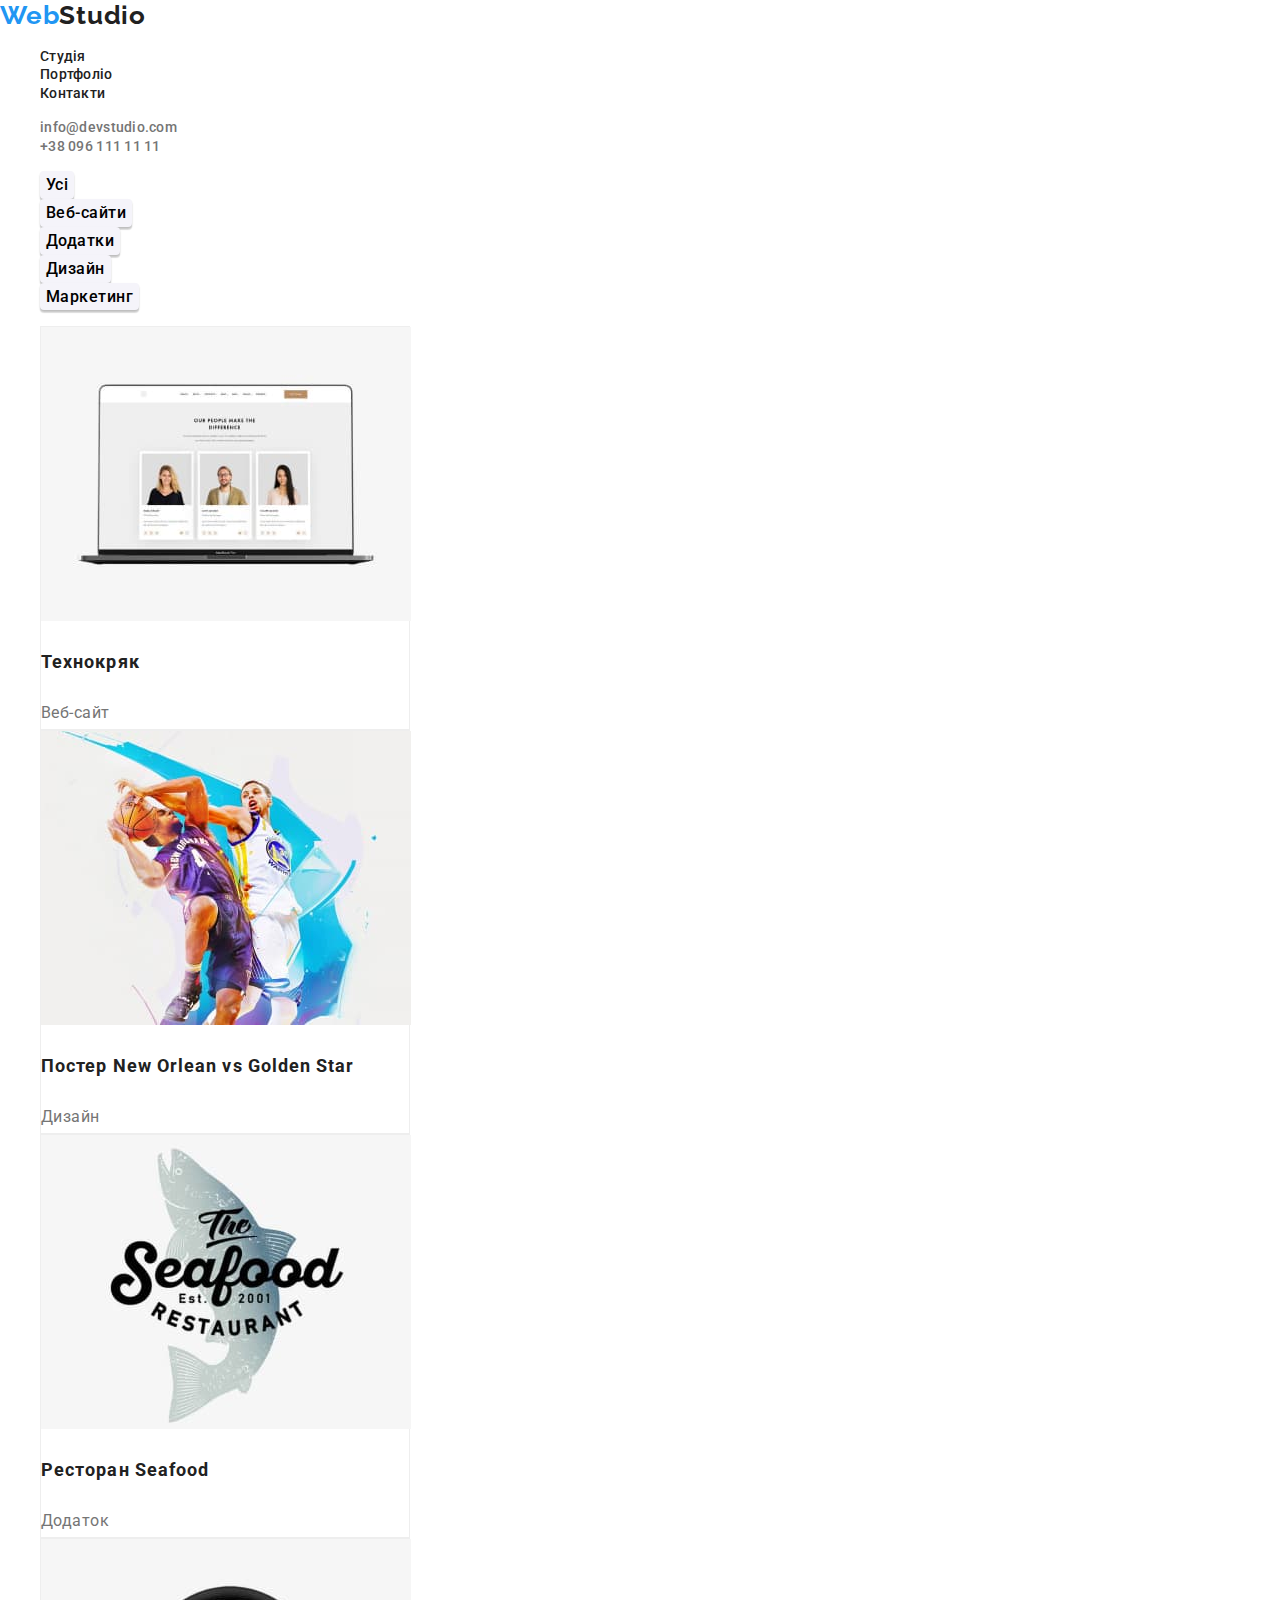
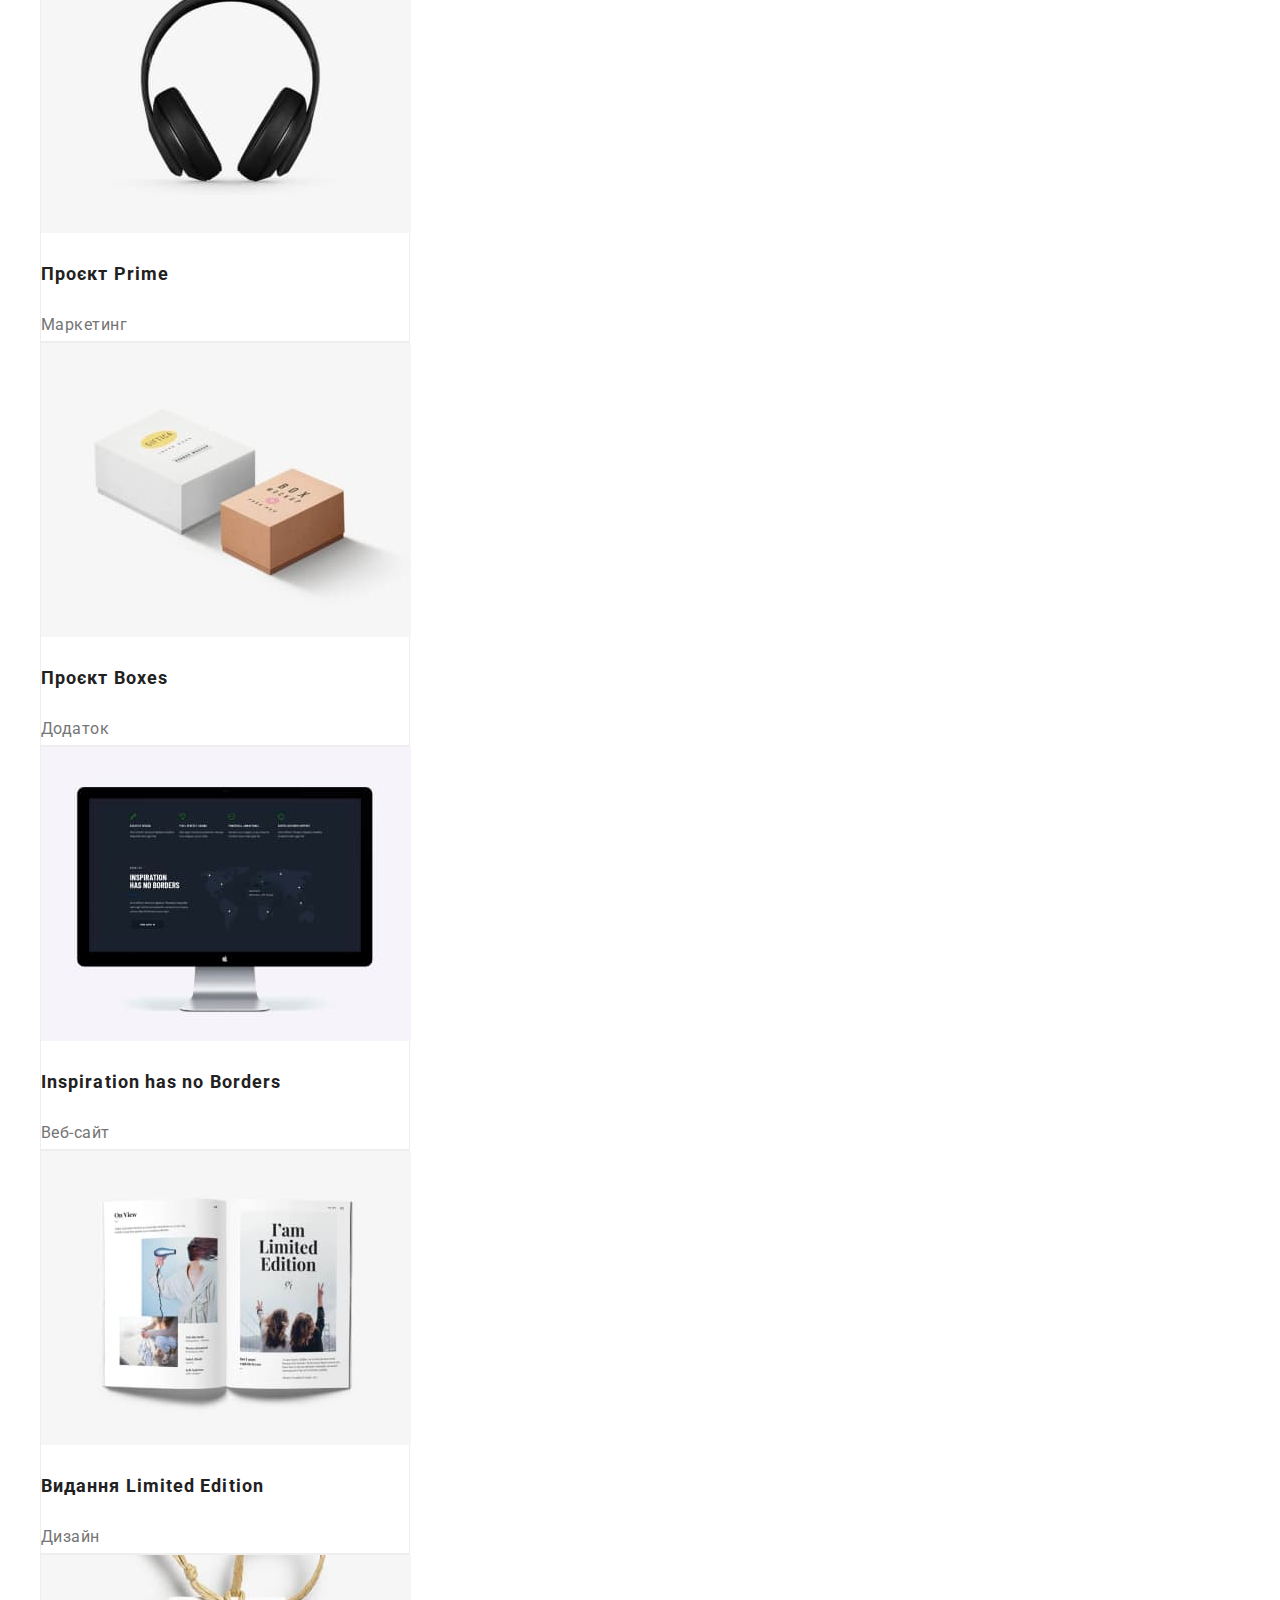
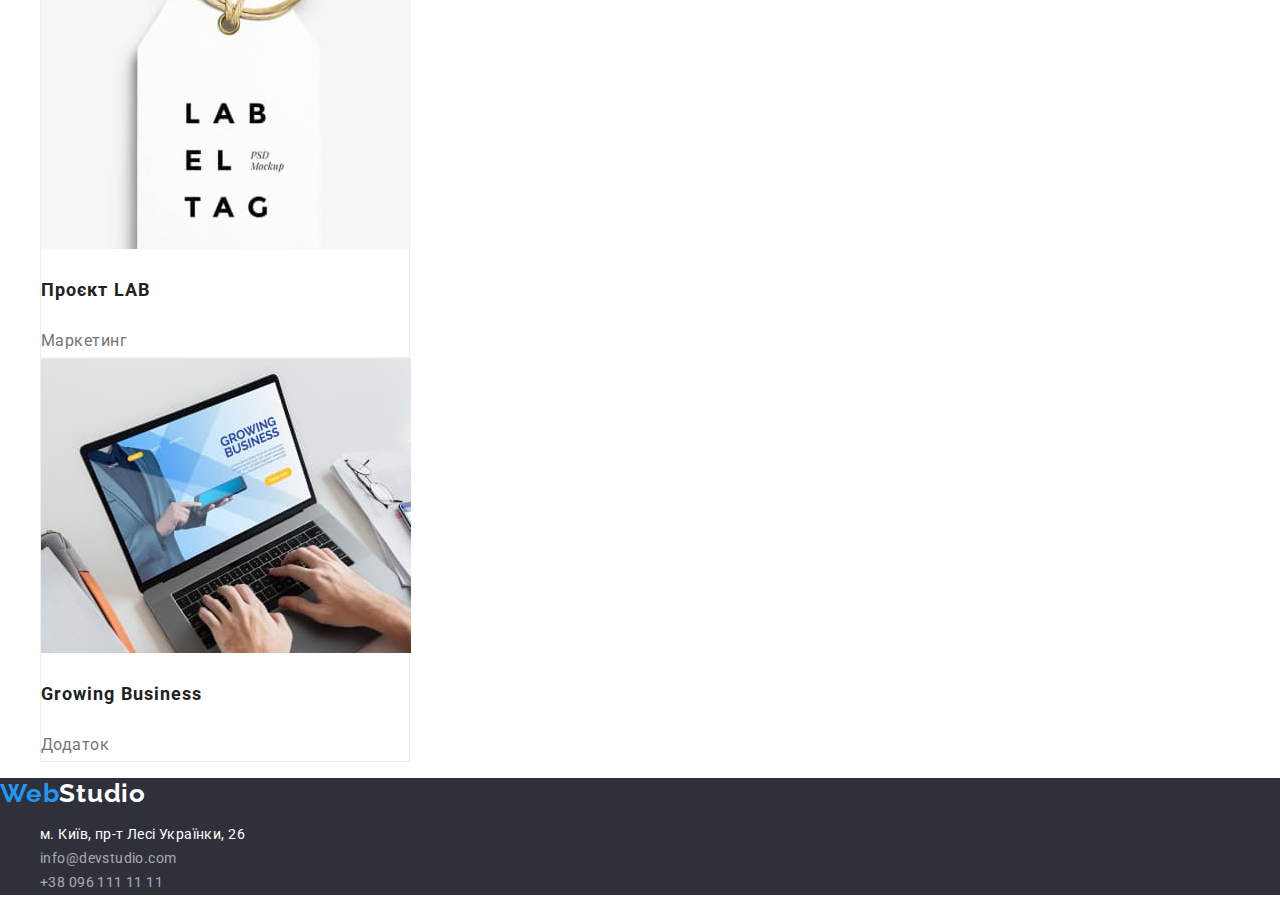
==== portfolio.html @ 8132f7f9 "Start" ====
<!DOCTYPE html>
<html lang="uk">
<head>
    <meta charset="UTF-8">
    <meta http-equiv="X-UA-Compatible" content="IE=edge">
    <meta name="viewport" content="width=device-width, initial-scale=1.0">
    <title>Portfolio</title>
    <link rel="preconnect" href="https://fonts.googleapis.com">
    <link rel="preconnect" href="https://fonts.gstatic.com" crossorigin>
    <link href="https://fonts.googleapis.com/css2?family=Raleway:wght@700&family=Roboto:wght@400;500;700&display=swap"
        rel="stylesheet">
        <link rel="stylesheet" href="https://cdnjs.cloudflare.com/ajax/libs/modern-normalize/1.1.0/modern-normalize.min.css">
    <link rel="stylesheet" href="./css/styles.css">
</head>
<body class="body">
    <header class="header">
        <a href="/" class="header-logo link"><span class="header-logo-web">Web</span>Studio
        </a>
        <nav class="header-nav">
            <ul class="header-list list">
                <li class="header-list-item"><a class="header-list-link header-link link" href="#">Студія</a></li>
                <li class="header-list-item"><a class="header-list-link header-link link" href="#">Портфоліо</a></li>
                <li class="header-list-item"><a class="header-list-link header-link link" href="#">Контакти</a></li>
            </ul>
        </nav>
        <ul class="list">
            <li><a class="header-mail-link header-link link" href="mailto:info@devstudio.com">info@devstudio.com</a></li>
            <li><a class="header-mail-link header-link link" href="tel:+380961111111">+38 096 111 11 11</a></li>
        </ul>
    </header>
    <main>
        <section>
        <h1 class="hero-hidden-text">Пропозіції</h1>
            <ul class="list">
                <li><button class="main-button-filter" type="button">Усі</button></li>
                <li><button class="main-button-filter" type="button">Веб-сайти</button></li>
                <li><button class="main-button-filter" type="button">Додатки</button></li>
                <li><button class="main-button-filter" type="button">Дизайн</button></li>
                <li><button class="main-button-filter" type="button">Маркетинг</button></li>
            </ul>
        </section>
        <section>
            <ul class="list">
                <li class="offer-list-item">
                    <img src="./images/website.jpg" alt="website" width="370" height="294">
                    <h3 class="offer-name">Технокряк</h3>
                    <p class="offer-list">Веб-сайт</p>
                </li>
                <li class="offer-list-item">
                    <img src="./images/design.jpg" alt="design" width="370" height="294">
                    <h3 class="offer-name">Постер New Orlean vs Golden Star</h3>
                    <p class="offer-list">Дизайн</p>
                </li>
                <li class="offer-list-item">
                    <img src="./images/add.jpg" alt="addition" width="370" height="294">
                    <h3 class="offer-name">Ресторан Seafood</h3>
                    <p class="offer-list">Додаток</p>
                </li>
                <li class="offer-list-item">
                    <img src="./images/marketing.jpg" alt="marketing" width="370" height="294">
                    <h3 class="offer-name">Проєкт Prime</h3>
                    <p class="offer-list">Маркетинг</p>
                </li>
                <li class="offer-list-item">
                    <img src="./images/add2.jpg" alt="addition" width="370" height="294">
                    <h3 class="offer-name">Проєкт Boxes</h3>
                    <p class="offer-list">Додаток</p>
                </li>
                <li class="offer-list-item">
                    <img src="./images/site.jpg" alt="website" width="370" height="294">
                    <h3 class="offer-name">Inspiration has no Borders</h3>
                    <p class="offer-list">Веб-сайт</p>
                </li>
                <li class="offer-list-item">
                    <img src="./images/design2.jpg" alt="design" width="370" height="294">
                    <h3 class="offer-name">Видання Limited Edition</h3>
                    <p class="offer-list">Дизайн</p>
                </li>
                <li class="offer-list-item">
                    <img src="./images/mark.jpg" alt="marketing" width="370" height="294">
                    <h3 class="offer-name">Проєкт LAB</h3>
                    <p class="offer-list">Маркетинг</p>
                </li>
                <li class="offer-list-item">
                    <img src="./images/add3.jpg" alt="addition" width="370" height="294">
                    <h3 class="offer-name">Growing Business</h3>
                    <p class="offer-list">Додаток</p>
                </li>
            </ul>
        </section>
    </main>
        <footer class="footer">
            <a href="/" class="footer-logo link"><span class="footer-logo-web">Web</span>Studio
            </a>
            <address class="footer-address">
                <ul class="list">
                    <li><a class="footer-address link" href="https://goo.gl/maps/CPtrU1FHBa2aNyZL9" target=" blank" rel="noopener noreferrer">м. Київ, пр-т
                            Лесі Українки, 26</a></li>
                    <li><a class="footer-mail-link link" href="mailto:info@devstudio.com">info@devstudio.com</a></li>
                    <li><a class="footer-tel-link link" href="tel:+380961111111">+38 096 111 11 11</a></li>
                </ul>
            </address>
        </footer>
</body>
</html>
---- css/styles.css ----
/* General styles */

:root {
    --primary-text-color: #212121;
    --white-text-color: #FFFFFF;
    --blue-text-color: #2196F3;
    --grey-text-color: #757575;
    --rgb-text-color: rgba(255, 255, 255, 0.6);
    --background-color: #2F303A;
    --blue-background: #2196F3;
    --first-background: #FFFFFF;
    --second-background: #F5F4FA;
}

.body {
    font-family: "Roboto", sans-serif;
    background: #FFFFFF;
    color: var(--primary-text-color);
}

.link {
    text-decoration: none;
}

.list {
    list-style: none;
}

/* Header styles */

.header-logo {
    font-family: 'Raleway';
    font-style: normal;
    font-weight: 700;
    font-size: 26px;
    line-height: 1.19;
    letter-spacing: 0.03em;
    color: inherit;
}

.header-logo-web {
    font-family: 'Raleway';
    font-style: normal;
    font-weight: 700;
    font-size: 26px;
    line-height: 1.19;
    letter-spacing: 0.03em;
    color: var(--blue-text-color);
}

.header-list-link {
    font-weight: 500;
    font-size: 14px;
    line-height: 1.14;
    letter-spacing: 0.02em;
    color: inherit;
}

.header-list-link:hover, .header-list-link:focus {
    color: var(--blue-text-color);
}

.header-mail-link {
    font-weight: 500;
    font-size: 14px;
    line-height: 1.14;
    letter-spacing: 0.02em;
    color: var(--grey-text-color);
}

.header-mail-link:hover, .header-mail-link:focus {
    color: var(--blue-text-color)
}

.header-tel-link {
    font-weight: 500;
    font-size: 14px;
    line-height: 1.14;
    letter-spacing: 0.02em;
    color: var(--grey-text-color);
}

.header-tel-link:hover, .header-tel-link:focus {
    color: var(--blue-text-color)
}

/* Hero styles */

.hero {
    background: var(--background-color);
}

.hero-text {
    font-weight: 900;
    font-size: 44px;
    line-height: 1.36;
    letter-spacing: 0.06em;
    text-transform: uppercase;
    color: var(--white-text-color);
}

.hero-button {
    font-weight: 700;
    font-size: 16px;
    line-height: 1.87;
    letter-spacing: 0.06em;
    color: var(--white-text-color);
    font-family: inherit;
    cursor: pointer;
    background: var(--blue-background);
    box-shadow: 0px 4px 4px rgba(0, 0, 0, 0.15);
    border-radius: 4px;
}

.main-button-filter {
    cursor: pointer;
    font-weight: 500;
    font-size: 16px;
    line-height: 1.62;
    text-align: center;
    letter-spacing: 0.03em;
    background: var(--second-background);
    font-family: inherit;
    box-shadow: 0px 3px 1px rgba(0, 0, 0, 0.1), 0px 1px 2px rgba(0, 0, 0, 0.08), 0px 2px 2px rgba(0, 0, 0, 0.12);
    border: none;
    border-radius: 4px;
}

.main-button-filter:hover, .main-button-filter:focus {
    background: var(--blue-background);
    color: var(--white-text-color);
}

.hero-hidden-text {
    border: 0;
    clip: rect(1px, 1px, 1px, 1px);
    clip-path: inset(50%);
    height: 1px;
    margin: -1px;
    overflow: hidden;
    padding: 0;
    position: absolute;
    width: 1px;
    word-wrap: normal !important;
}

.offer-list-item {
    width: 370px;
    height: 404px;
    left: 215px;
    top: 262px;
    background: var(--first-background);
    border: 1px solid #EEEEEE;
}

.offer-name {
    font-size: 18px;
    line-height: 2;
    letter-spacing: 0.06em;
}

.offer-list {
    font-size: 16px;
    line-height: 1.87;
    letter-spacing: 0.03em;
    color: var(--grey-text-color);
}

.benefits-title {
    font-size: 14px;
    line-height: 1.14;
    letter-spacing: 0.03em;
    text-transform: uppercase;
}

.benefits-subtitle {
    font-size: 14px;
    line-height: 1.71;
    letter-spacing: 0.03em;
    color: var(--grey-text-color);
}

.activities {
    font-size: 36px;
    line-height: 1.16;
    letter-spacing: 0.03em;
}

.activities-text {
    font-size: 36px;
    line-height: 1.16;
    letter-spacing: 0.03em;
}

.team {
    font-size: 36px;
    line-height: 1.16;
    letter-spacing: 0.03em;
    background: var(--second-background);
}

.team-text {
    font-size: 36px;
    line-height: 1.16;
    letter-spacing: 0.03em;
}

.team-list-item {
    background: var(--first-background);
    box-shadow: 0px 1px 3px rgba(0, 0, 0, 0.12), 0px 1px 1px rgba(0, 0, 0, 0.14), 0px 2px 1px rgba(0, 0, 0, 0.2);
    border-radius: 0px 0px 4px 4px;
}

.team-name {
    font-size: 16px;
    line-height: 1.187;
    letter-spacing: 0.03em;
}

.team-job {
    font-size: 16px;
    line-height: 1.187;
    letter-spacing: 0.03em;
    color: var(--grey-text-color);
}

/* Footer styles */

.footer {
    background: var(--background-color);
}

.footer-logo-web {
    font-family: 'Raleway';
    font-style: normal;
    font-weight: 700;
    font-size: 26px;
    line-height: 1.19;
    letter-spacing: 0.03em;
    color: var(--blue-text-color);
}

.footer-logo {
    font-family: 'Raleway';
    font-style: normal;
    font-weight: 700;
    font-size: 26px;
    line-height: 1.19;
    letter-spacing: 0.03em;
    color: var(--white-text-color);
}

.footer-address {
    font-weight: 400;
    font-size: 14px;
    line-height: 1.71;
    letter-spacing: 0.03em;
    color: var(--white-text-color);
}

.footer-mail-link {
    font-weight: 400;
    font-size: 14px;
    line-height: 1.71;
    letter-spacing: 0.03em;
    color: var(--rgb-text-color);
}

.footer-mail-link:hover, .footer-mail-link:focus {
    color: var(--blue-text-color);
}

.footer-tel-link {
    font-weight: 400;
    font-size: 14px;
    line-height: 1.71;
    letter-spacing: 0.03em;
    color: var(--rgb-text-color);
}

.footer-tel-link:hover, .footer-tel-link:focus {
    color: var(--blue-text-color);
}

.footer-address {
    font-style: normal;
}
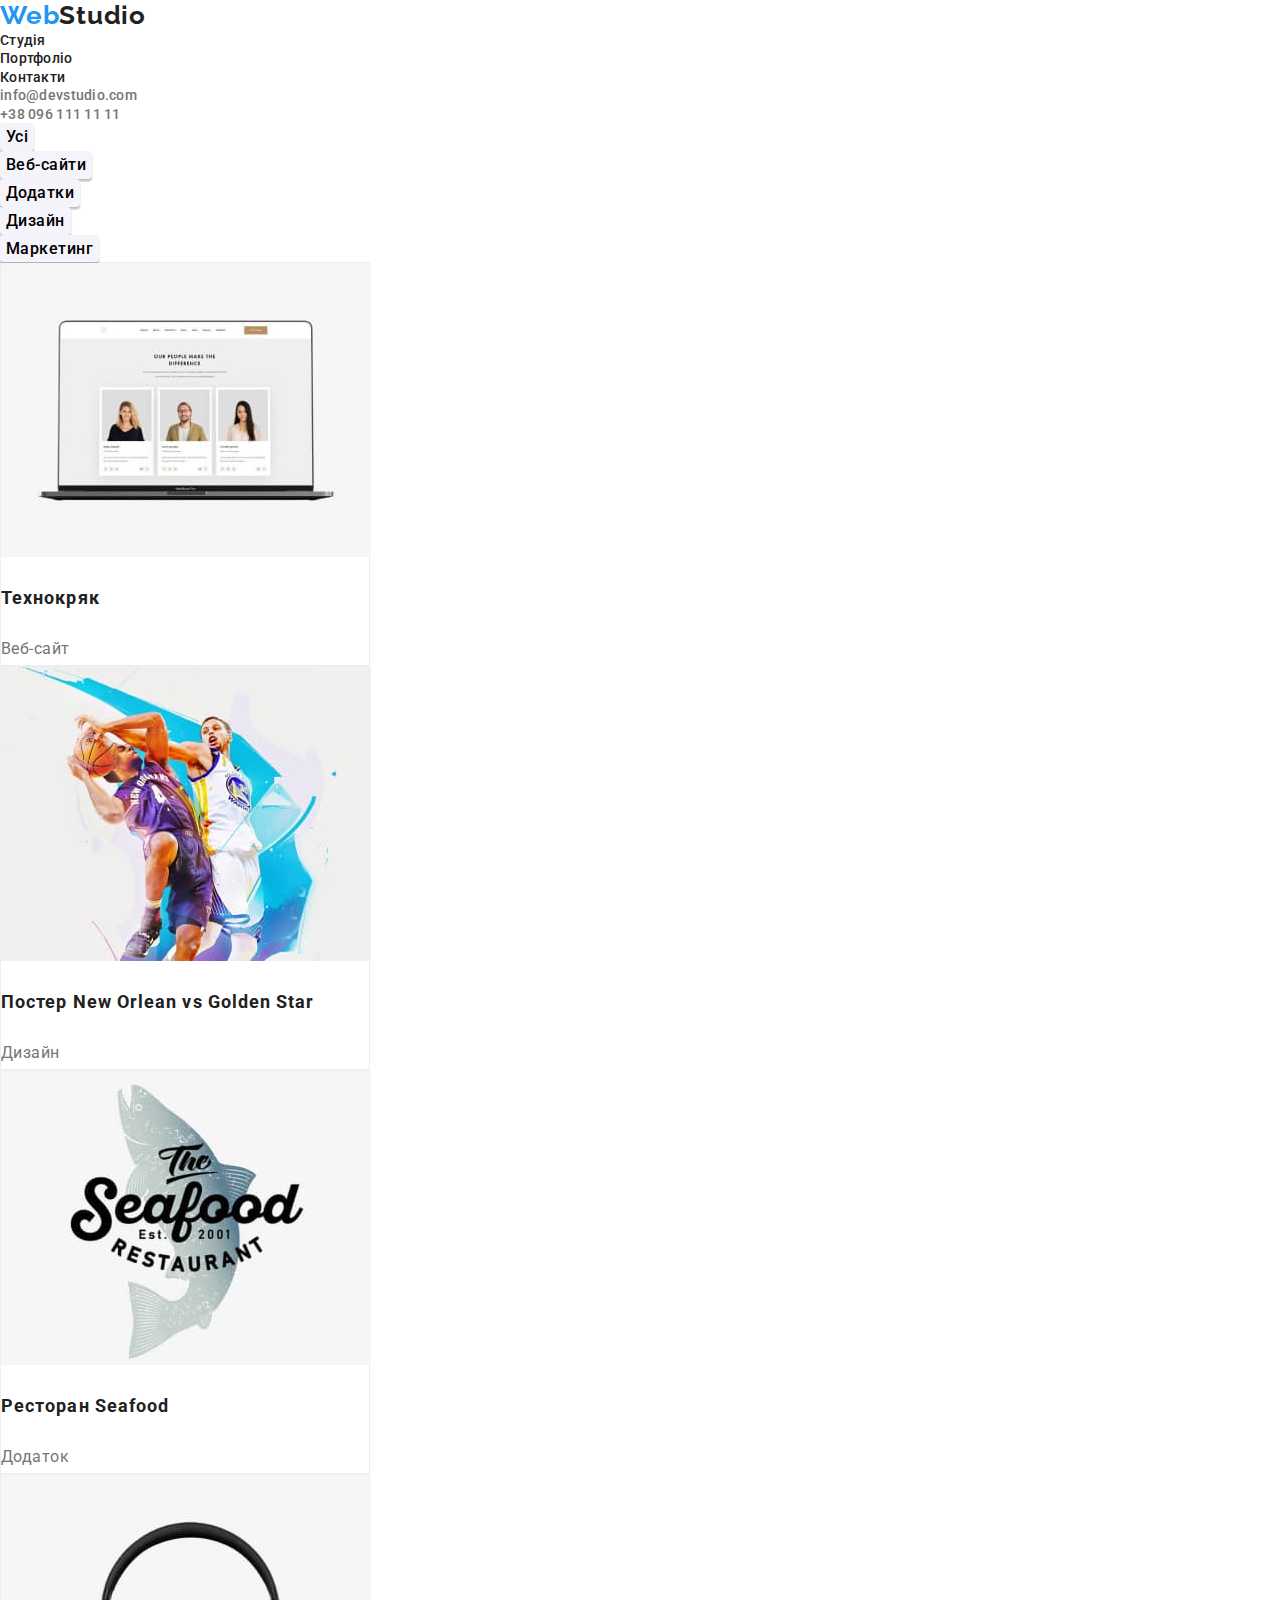
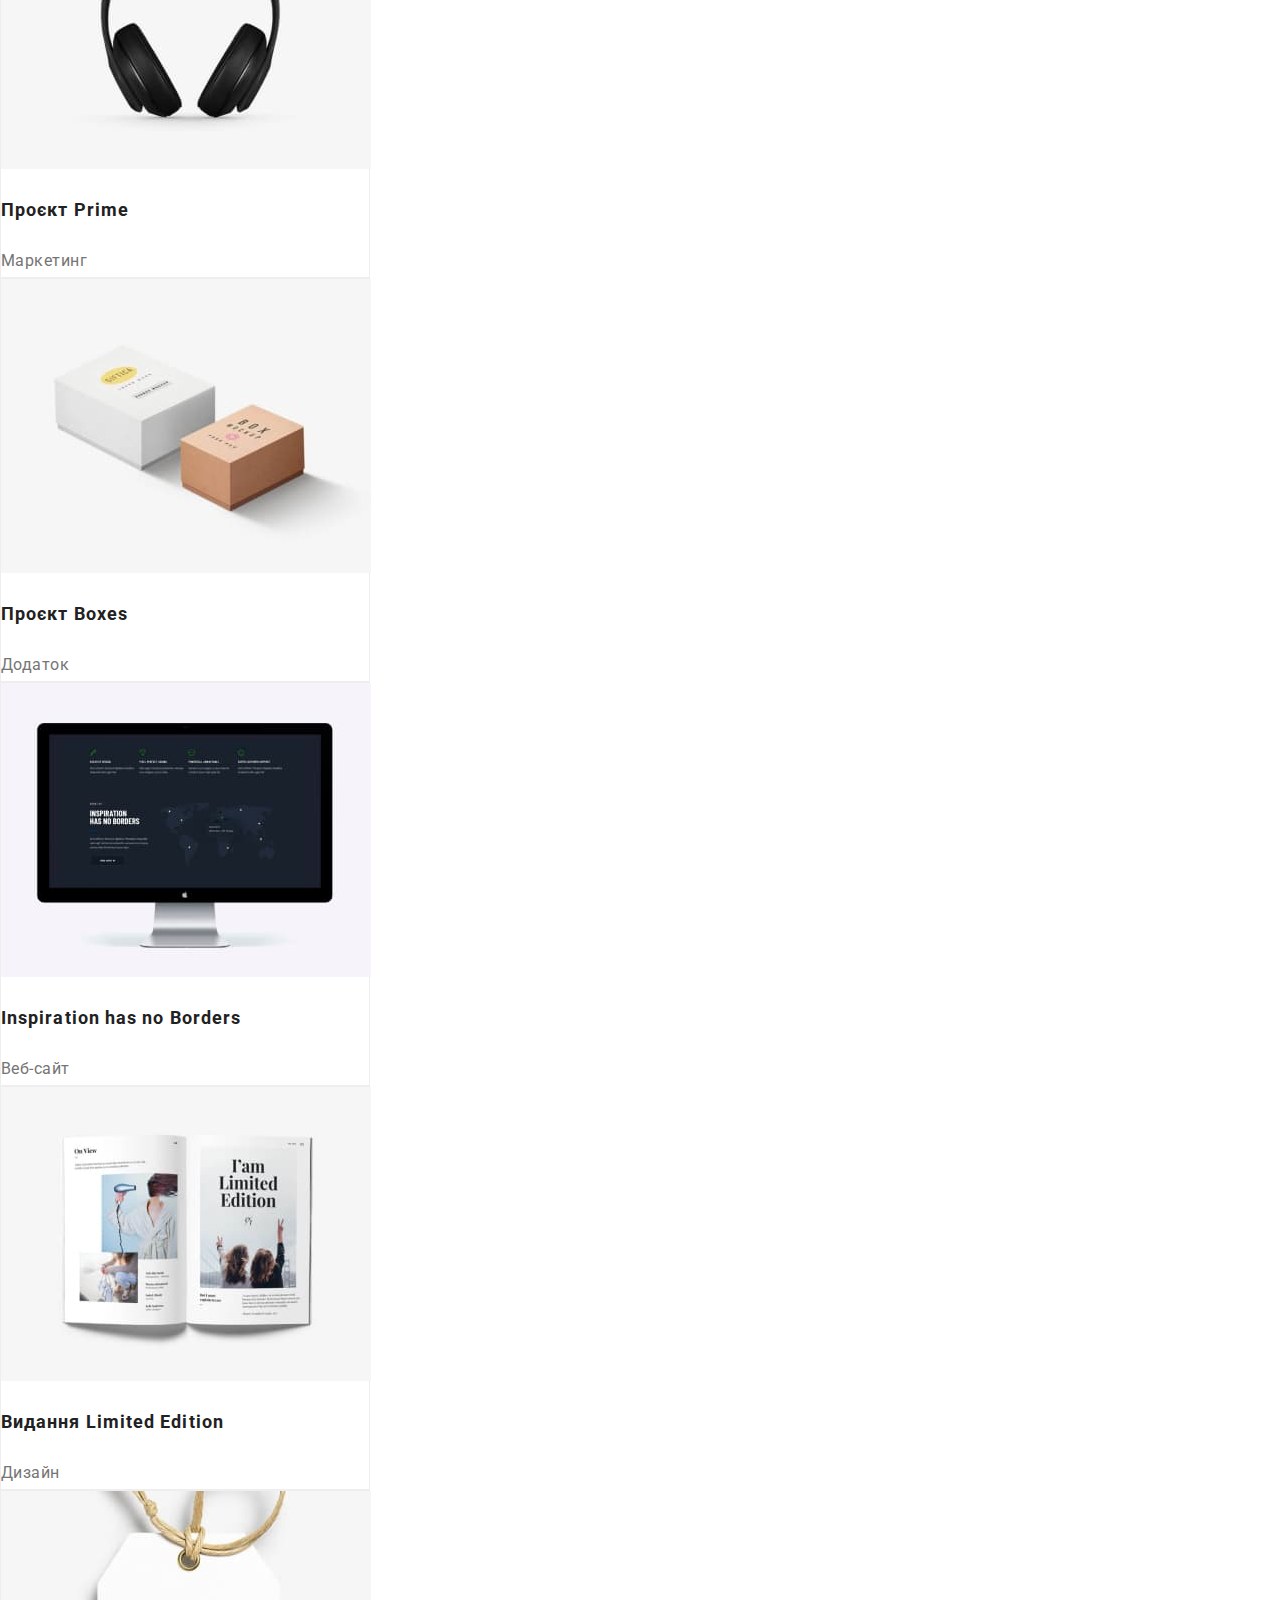
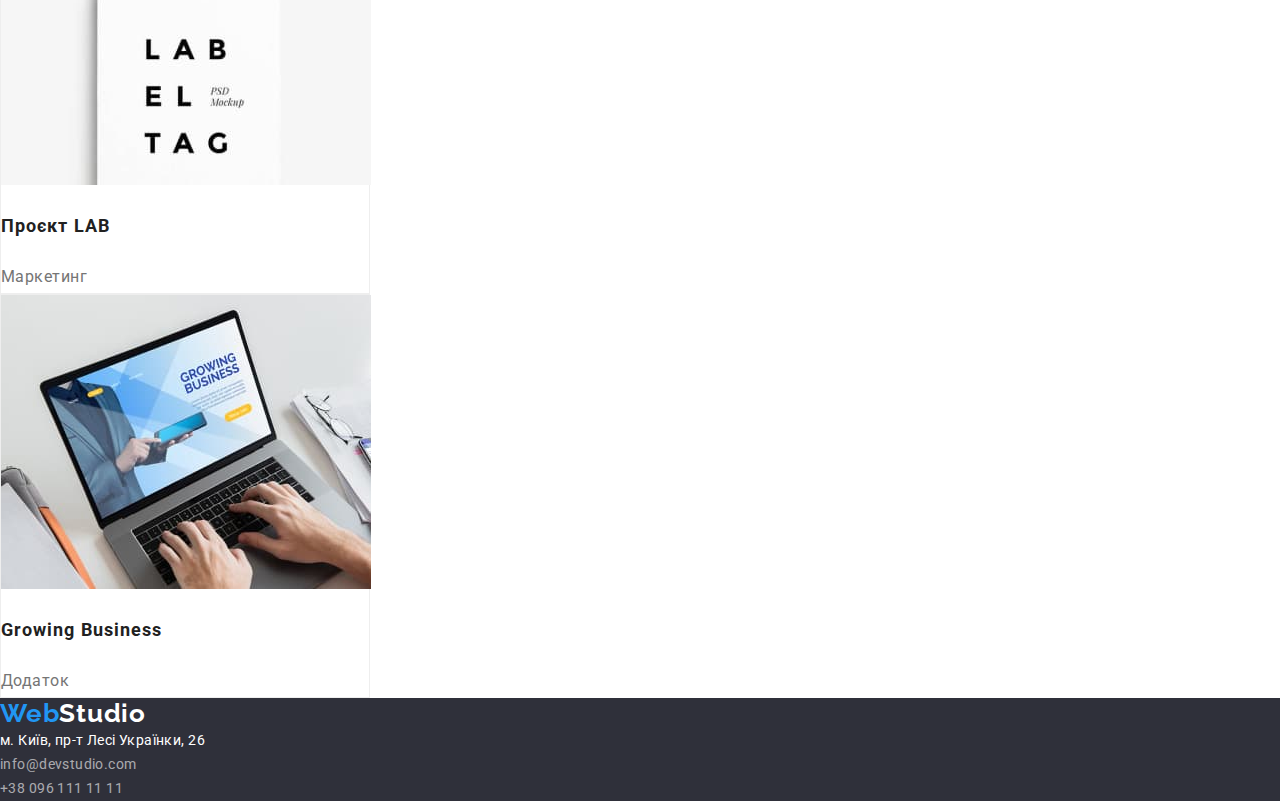
==== commit ccdb4ecf: "Summary" ====
--- a/portfolio.html
+++ b/portfolio.html
@@ -9,7 +9,7 @@
     <link rel="preconnect" href="https://fonts.gstatic.com" crossorigin>
     <link href="https://fonts.googleapis.com/css2?family=Raleway:wght@700&family=Roboto:wght@400;500;700&display=swap"
         rel="stylesheet">
-        <link rel="stylesheet" href="https://cdnjs.cloudflare.com/ajax/libs/modern-normalize/1.1.0/modern-normalize.min.css">
+    <link rel="stylesheet" href="https://cdnjs.cloudflare.com/ajax/libs/modern-normalize/1.1.0/modern-normalize.min.css">
     <link rel="stylesheet" href="./css/styles.css">
 </head>
 <body class="body">
--- a/css/styles.css
+++ b/css/styles.css
@@ -18,11 +18,20 @@
     color: var(--primary-text-color);
 }
 
+.container {
+    width: 1170px;
+    margin: 0 auto;
+    padding: 0 15px;
+    outline: 2px solid;
+}
+
 .link {
     text-decoration: none;
 }
 
 .list {
+    padding: 0;
+    margin: 0;
     list-style: none;
 }
 
@@ -88,9 +97,12 @@
 
 .hero {
     background: var(--background-color);
+    text-align: center;
 }
 
 .hero-text {
+    margin-top: 0;
+    margin-bottom: 30px;
     font-weight: 900;
     font-size: 44px;
     line-height: 1.36;
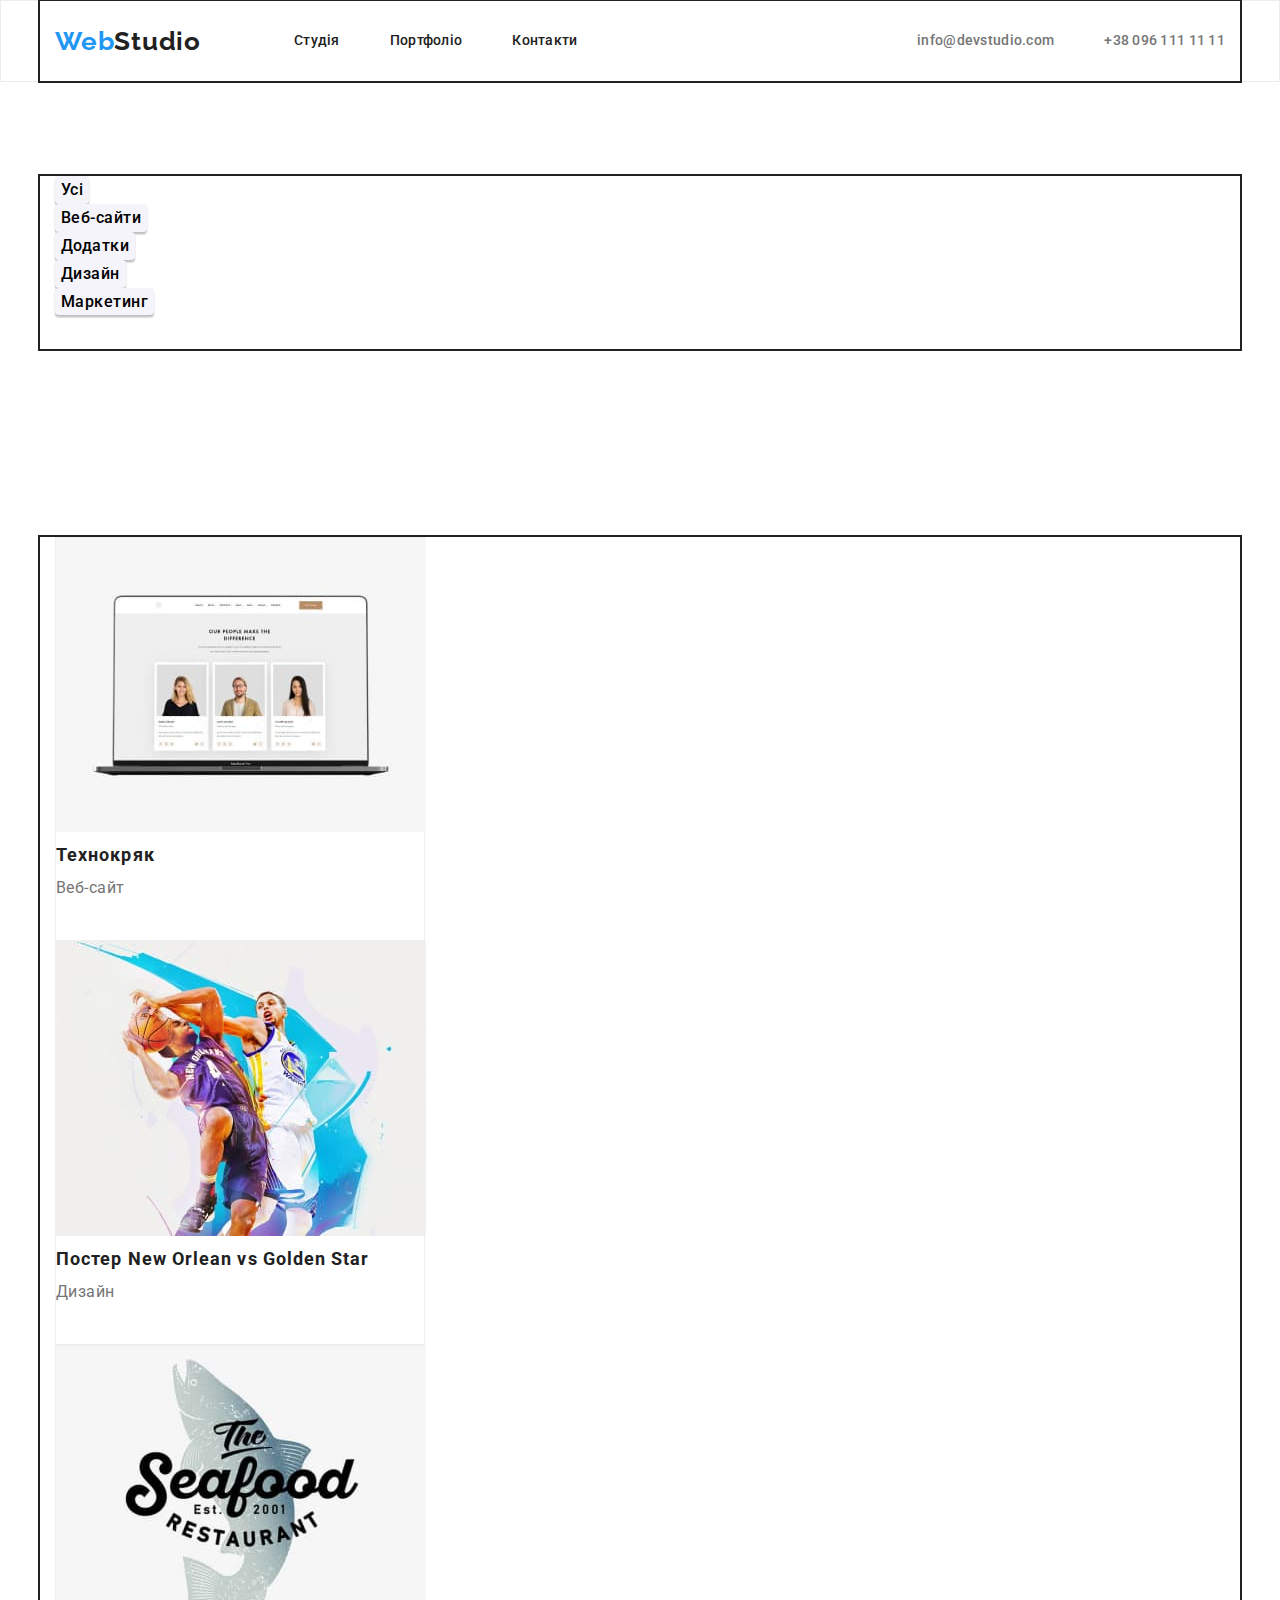
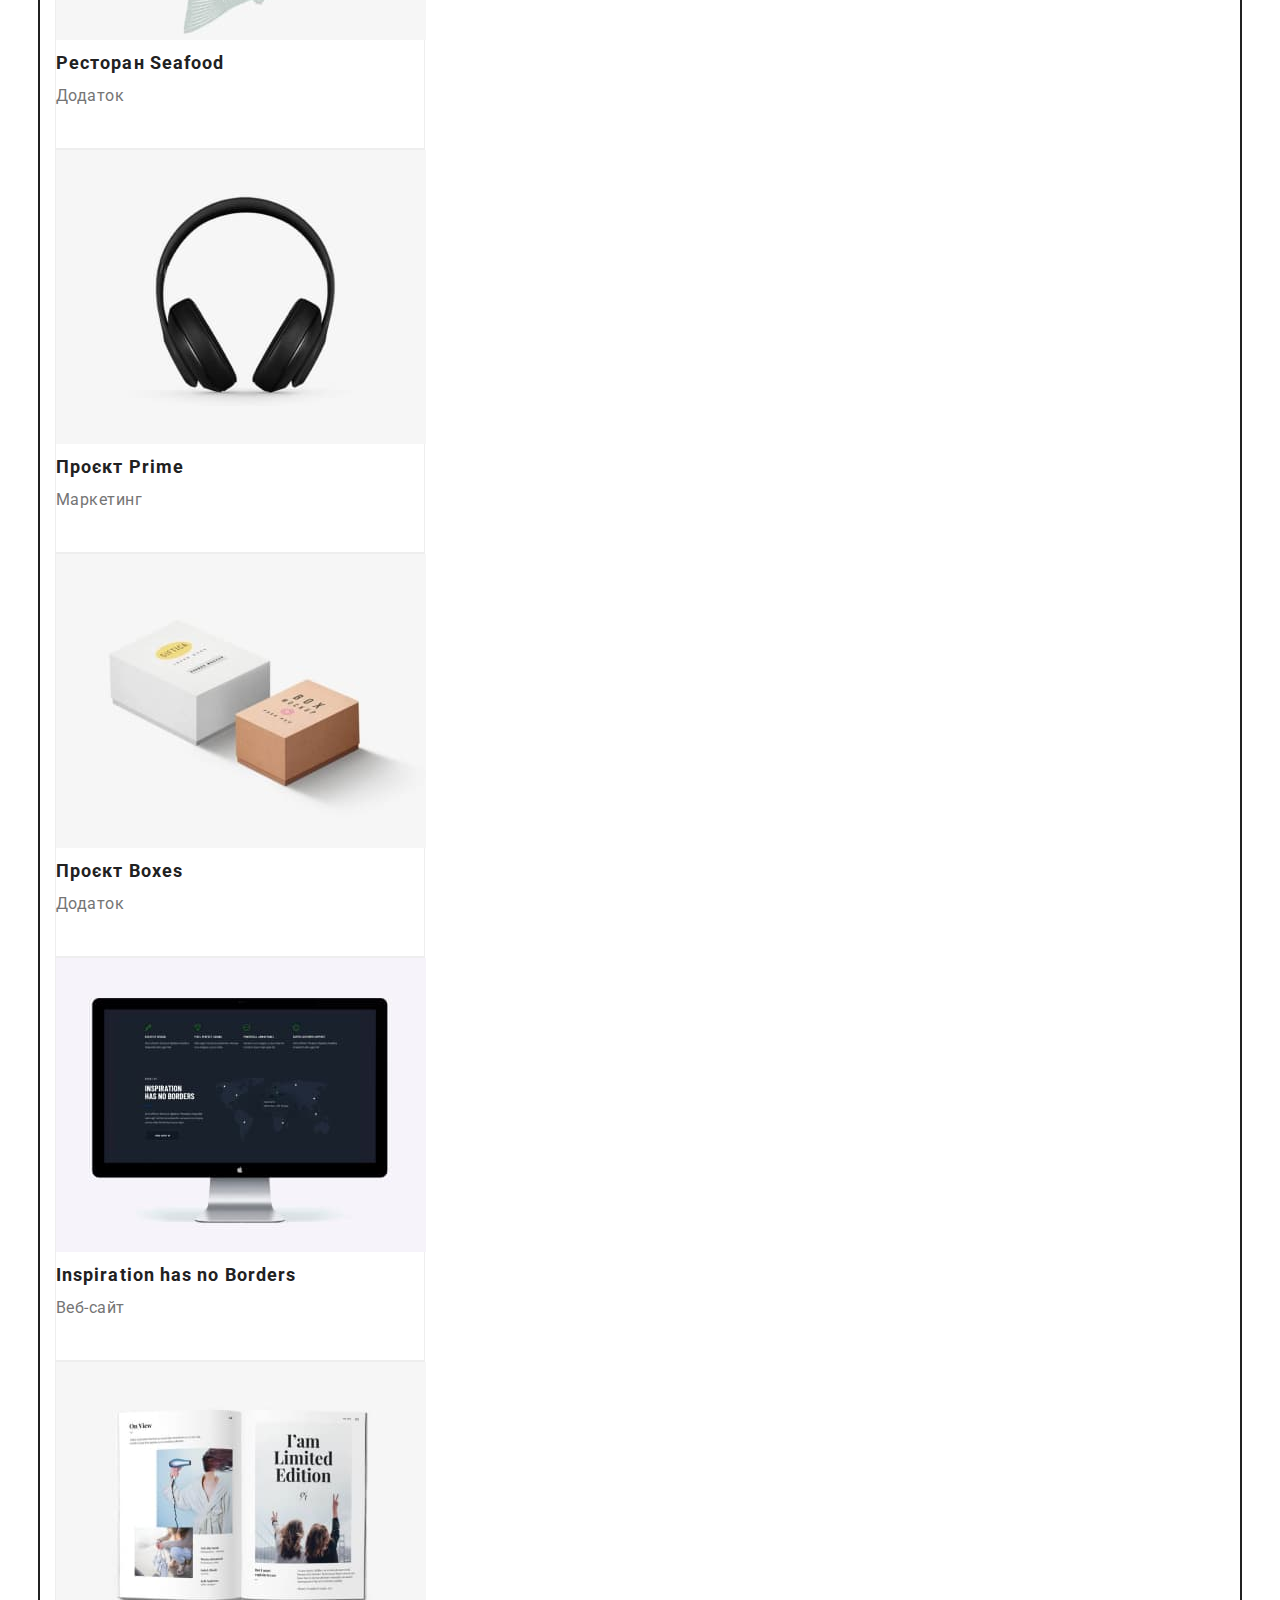
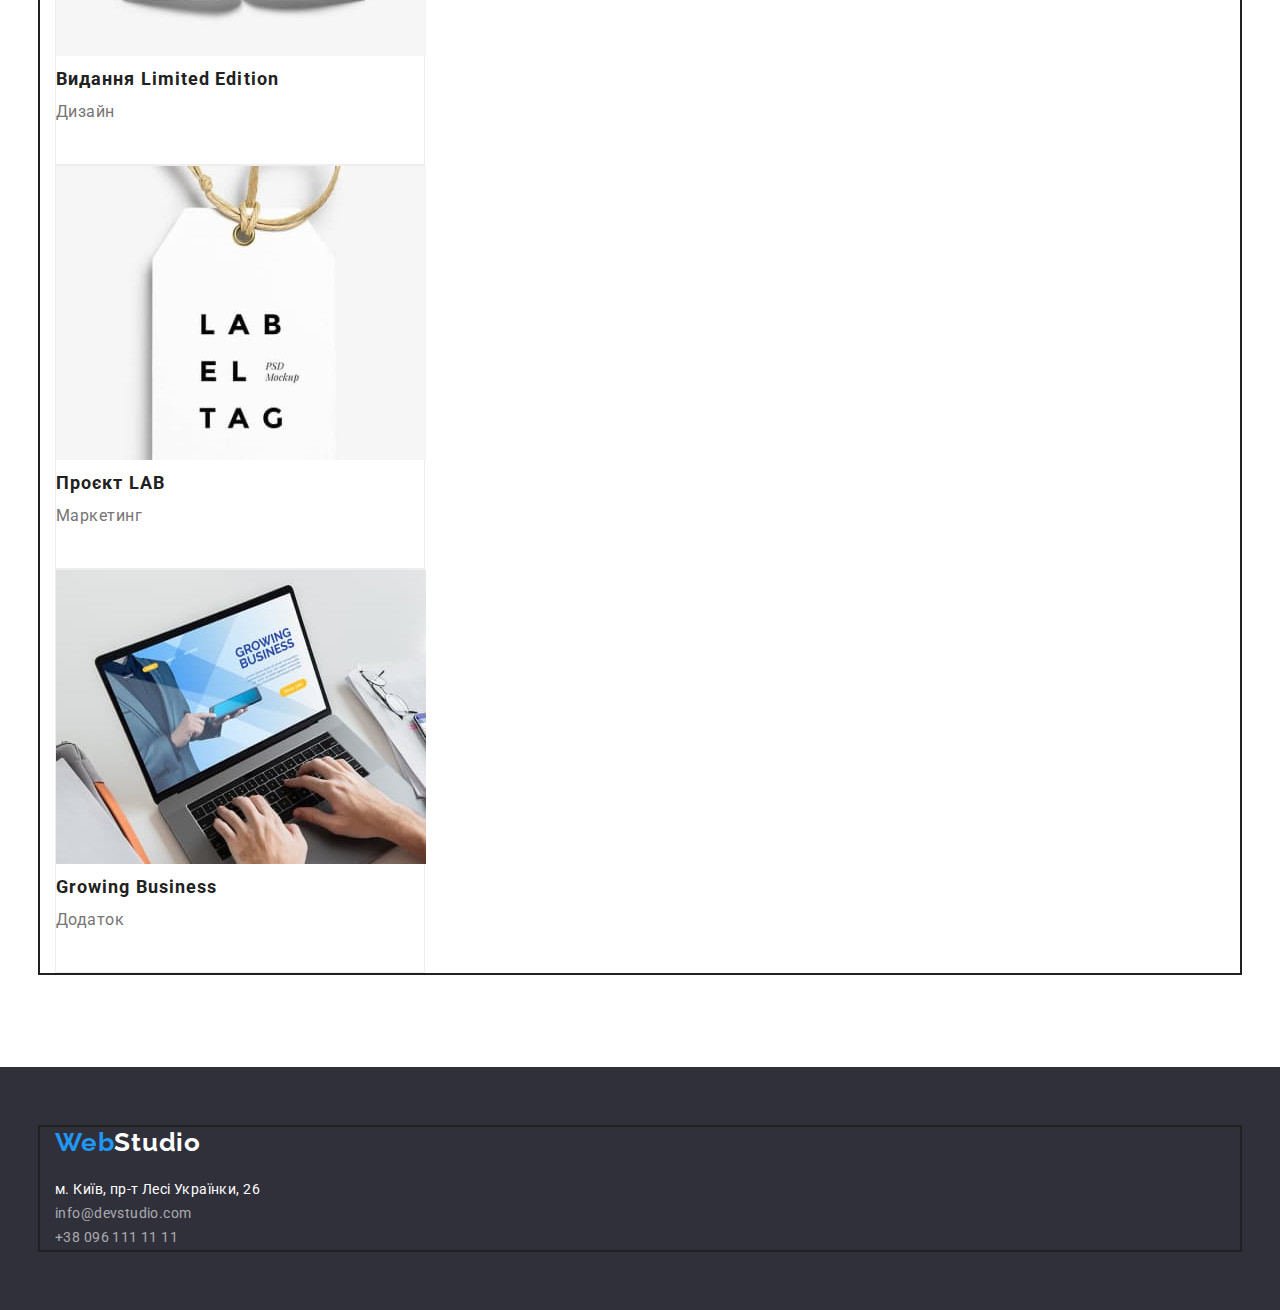
==== commit 7a1e1815: "Save" ====
--- a/portfolio.html
+++ b/portfolio.html
@@ -14,32 +14,37 @@
 </head>
 <body class="body">
     <header class="header">
+        <div class="container">
         <a href="/" class="header-logo link"><span class="header-logo-web">Web</span>Studio
         </a>
         <nav class="header-nav">
             <ul class="header-list list">
-                <li class="header-list-item"><a class="header-list-link header-link link" href="#">Студія</a></li>
-                <li class="header-list-item"><a class="header-list-link header-link link" href="#">Портфоліо</a></li>
-                <li class="header-list-item"><a class="header-list-link header-link link" href="#">Контакти</a></li>
+                <li class="item"><a class="header-link link" href="./index.html">Студія</a></li>
+                <li class="item"><a class="header-link link" href="./portfolio.html">Портфоліо</a></li>
+                <li class="item"><a class="header-link link" href="#">Контакти</a></li>
             </ul>
         </nav>
-        <ul class="list">
-            <li><a class="header-mail-link header-link link" href="mailto:info@devstudio.com">info@devstudio.com</a></li>
-            <li><a class="header-mail-link header-link link" href="tel:+380961111111">+38 096 111 11 11</a></li>
+        <ul class="header-contacts list">
+            <li class="item"><a class="header-mail link item" href="mailto:info@devstudio.com">info@devstudio.com</a></li>
+            <li class="item"><a class="header-tel link item" href="tel:+380961111111">+38 096 111 11 11</a></li>
         </ul>
+        </div>
     </header>
     <main>
-        <section>
+        <section class="section">
+            <div class="container">
         <h1 class="hero-hidden-text">Пропозіції</h1>
-            <ul class="list">
+            <ul class="main-filter list">
                 <li><button class="main-button-filter" type="button">Усі</button></li>
                 <li><button class="main-button-filter" type="button">Веб-сайти</button></li>
                 <li><button class="main-button-filter" type="button">Додатки</button></li>
                 <li><button class="main-button-filter" type="button">Дизайн</button></li>
                 <li><button class="main-button-filter" type="button">Маркетинг</button></li>
             </ul>
+            </div>
         </section>
-        <section>
+        <section class="section">
+            <div class="container">
             <ul class="list">
                 <li class="offer-list-item">
                     <img src="./images/website.jpg" alt="website" width="370" height="294">
@@ -87,19 +92,22 @@
                     <p class="offer-list">Додаток</p>
                 </li>
             </ul>
-        </section>
+            </div>
+        </section class="section">
     </main>
         <footer class="footer">
+            <div class="container">
             <a href="/" class="footer-logo link"><span class="footer-logo-web">Web</span>Studio
             </a>
             <address class="footer-address">
-                <ul class="list">
-                    <li><a class="footer-address link" href="https://goo.gl/maps/CPtrU1FHBa2aNyZL9" target=" blank" rel="noopener noreferrer">м. Київ, пр-т
+                <ul class="footer-contacts list">
+                    <li><a class="footer-map link" href="https://goo.gl/maps/CPtrU1FHBa2aNyZL9" target=" blank" rel="noopener noreferrer">м. Київ, пр-т
                             Лесі Українки, 26</a></li>
-                    <li><a class="footer-mail-link link" href="mailto:info@devstudio.com">info@devstudio.com</a></li>
-                    <li><a class="footer-tel-link link" href="tel:+380961111111">+38 096 111 11 11</a></li>
+                    <li><a class="footer-mail link" href="mailto:info@devstudio.com">info@devstudio.com</a></li>
+                    <li><a class="footer-tel link" href="tel:+380961111111">+38 096 111 11 11</a></li>
                 </ul>
             </address>
+            </div>
         </footer>
 </body>
 </html>--- a/css/styles.css
+++ b/css/styles.css
@@ -19,10 +19,19 @@
 }
 
 .container {
-    width: 1170px;
+    width: 1200px;
     margin: 0 auto;
     padding: 0 15px;
     outline: 2px solid;
+}
+
+.section {
+    padding-top: 94px;
+    padding-bottom: 94px;
+}
+
+.centered {
+    text-align: center;
 }
 
 .link {
@@ -35,9 +44,33 @@
     list-style: none;
 }
 
+
+h1,
+h2,
+h3,
+h4,
+h5,
+h6,
+p,
+ul {
+    margin-top: 0;
+    margin-bottom: 0;
+}
+
 /* Header styles */
 
+.header {
+    border: 1px solid #ECECEC;
+    background-color: var(--first-background);
+}
+
+.header .container {
+    display: flex;
+    align-items: center;
+}
+
 .header-logo {
+    margin-right: 93px;
     font-family: 'Raleway';
     font-style: normal;
     font-weight: 700;
@@ -57,7 +90,19 @@
     color: var(--blue-text-color);
 }
 
-.header-list-link {
+.header-list {
+    display: flex;
+}
+
+.header-list .item + .item {
+    margin-left: 50px;
+}
+
+
+.header-link {
+    display: block;
+    padding-top: 32px;
+    padding-bottom: 32px;
     font-weight: 500;
     font-size: 14px;
     line-height: 1.14;
@@ -65,11 +110,23 @@
     color: inherit;
 }
 
-.header-list-link:hover, .header-list-link:focus {
+.header-link:hover, .header-link:focus {
     color: var(--blue-text-color);
 }
 
-.header-mail-link {
+.header-contacts {
+    display: flex;
+    margin-left: auto;
+}
+
+.header-contacts .item + .item {
+    margin-left: 50px;
+}
+
+.header-mail {
+    display: block;
+    padding-top: 32px;
+    padding-bottom: 32px;
     font-weight: 500;
     font-size: 14px;
     line-height: 1.14;
@@ -77,11 +134,14 @@
     color: var(--grey-text-color);
 }
 
-.header-mail-link:hover, .header-mail-link:focus {
+.header-mail:hover, .header-mail:focus {
     color: var(--blue-text-color)
 }
 
-.header-tel-link {
+.header-tel {
+    display: block;
+    padding-top: 32px;
+    padding-bottom: 32px;
     font-weight: 500;
     font-size: 14px;
     line-height: 1.14;
@@ -89,7 +149,7 @@
     color: var(--grey-text-color);
 }
 
-.header-tel-link:hover, .header-tel-link:focus {
+.header-tel:hover, .header-tel:focus {
     color: var(--blue-text-color)
 }
 
@@ -98,9 +158,11 @@
 .hero {
     background: var(--background-color);
     text-align: center;
+    padding-bottom: 100px;
 }
 
 .hero-text {
+    padding-top: 100px;
     margin-top: 0;
     margin-bottom: 30px;
     font-weight: 900;
@@ -124,6 +186,10 @@
     border-radius: 4px;
 }
 
+.main-filter {
+    padding-bottom: 34px;
+}
+
 .main-button-filter {
     cursor: pointer;
     font-weight: 500;
@@ -178,7 +244,17 @@
     color: var(--grey-text-color);
 }
 
+.benefits-main {
+    display: flex;
+}
+
+.benefits-main .item + .item {
+    margin-left: 30px;
+}
+
 .benefits-title {
+    margin-top: 0;
+    margin-bottom: 10px;
     font-size: 14px;
     line-height: 1.14;
     letter-spacing: 0.03em;
@@ -193,15 +269,31 @@
 }
 
 .activities {
+    padding-top: 0;
     font-size: 36px;
     line-height: 1.16;
     letter-spacing: 0.03em;
 }
 
 .activities-text {
+    margin-bottom: 50px;
     font-size: 36px;
     line-height: 1.16;
     letter-spacing: 0.03em;
+}
+
+.main-photos {
+    display: flex;
+}
+
+.main-photos .item + .item {
+    margin-left: 30px;
+}
+
+.img {
+    display: block;
+    width: 100%;
+    height: auto;
 }
 
 .team {
@@ -212,24 +304,39 @@
 }
 
 .team-text {
+    margin-bottom: 50px;
     font-size: 36px;
     line-height: 1.16;
     letter-spacing: 0.03em;
 }
 
-.team-list-item {
+.team-photos {
+    display: flex;
+}
+
+.team-photos .item + .item {
+    margin-left: 30px;
+}
+
+.team-list {
     background: var(--first-background);
     box-shadow: 0px 1px 3px rgba(0, 0, 0, 0.12), 0px 1px 1px rgba(0, 0, 0, 0.14), 0px 2px 1px rgba(0, 0, 0, 0.2);
     border-radius: 0px 0px 4px 4px;
 }
 
+.img-team {
+    margin-bottom: 30px;
+}
+
 .team-name {
+    margin-bottom: 10px;
     font-size: 16px;
     line-height: 1.187;
     letter-spacing: 0.03em;
 }
 
 .team-job {
+    margin-bottom: 30px;
     font-size: 16px;
     line-height: 1.187;
     letter-spacing: 0.03em;
@@ -239,6 +346,8 @@
 /* Footer styles */
 
 .footer {
+    padding-top: 60px;
+    padding-bottom: 60px;
     background: var(--background-color);
 }
 
@@ -262,15 +371,32 @@
     color: var(--white-text-color);
 }
 
+.footer-map {
+    font-weight: 400;
+    font-size: 14px;
+    line-height: 1.71;
+    letter-spacing: 0.03em;
+    color: var(--white-text-color);
+}
+
 .footer-address {
+    padding-top: 20px;
+    font-style: normal;
+}
+
+.footer-mail {
     font-weight: 400;
     font-size: 14px;
     line-height: 1.71;
     letter-spacing: 0.03em;
-    color: var(--white-text-color);
-}
-
-.footer-mail-link {
+    color: var(--rgb-text-color);
+}
+
+.footer-mail:hover, .footer-mail:focus {
+    color: var(--blue-text-color);
+}
+
+.footer-tel {
     font-weight: 400;
     font-size: 14px;
     line-height: 1.71;
@@ -278,22 +404,6 @@
     color: var(--rgb-text-color);
 }
 
-.footer-mail-link:hover, .footer-mail-link:focus {
+.footer-tel:hover, .footer-tel:focus {
     color: var(--blue-text-color);
-}
-
-.footer-tel-link {
-    font-weight: 400;
-    font-size: 14px;
-    line-height: 1.71;
-    letter-spacing: 0.03em;
-    color: var(--rgb-text-color);
-}
-
-.footer-tel-link:hover, .footer-tel-link:focus {
-    color: var(--blue-text-color);
-}
-
-.footer-address {
-    font-style: normal;
 }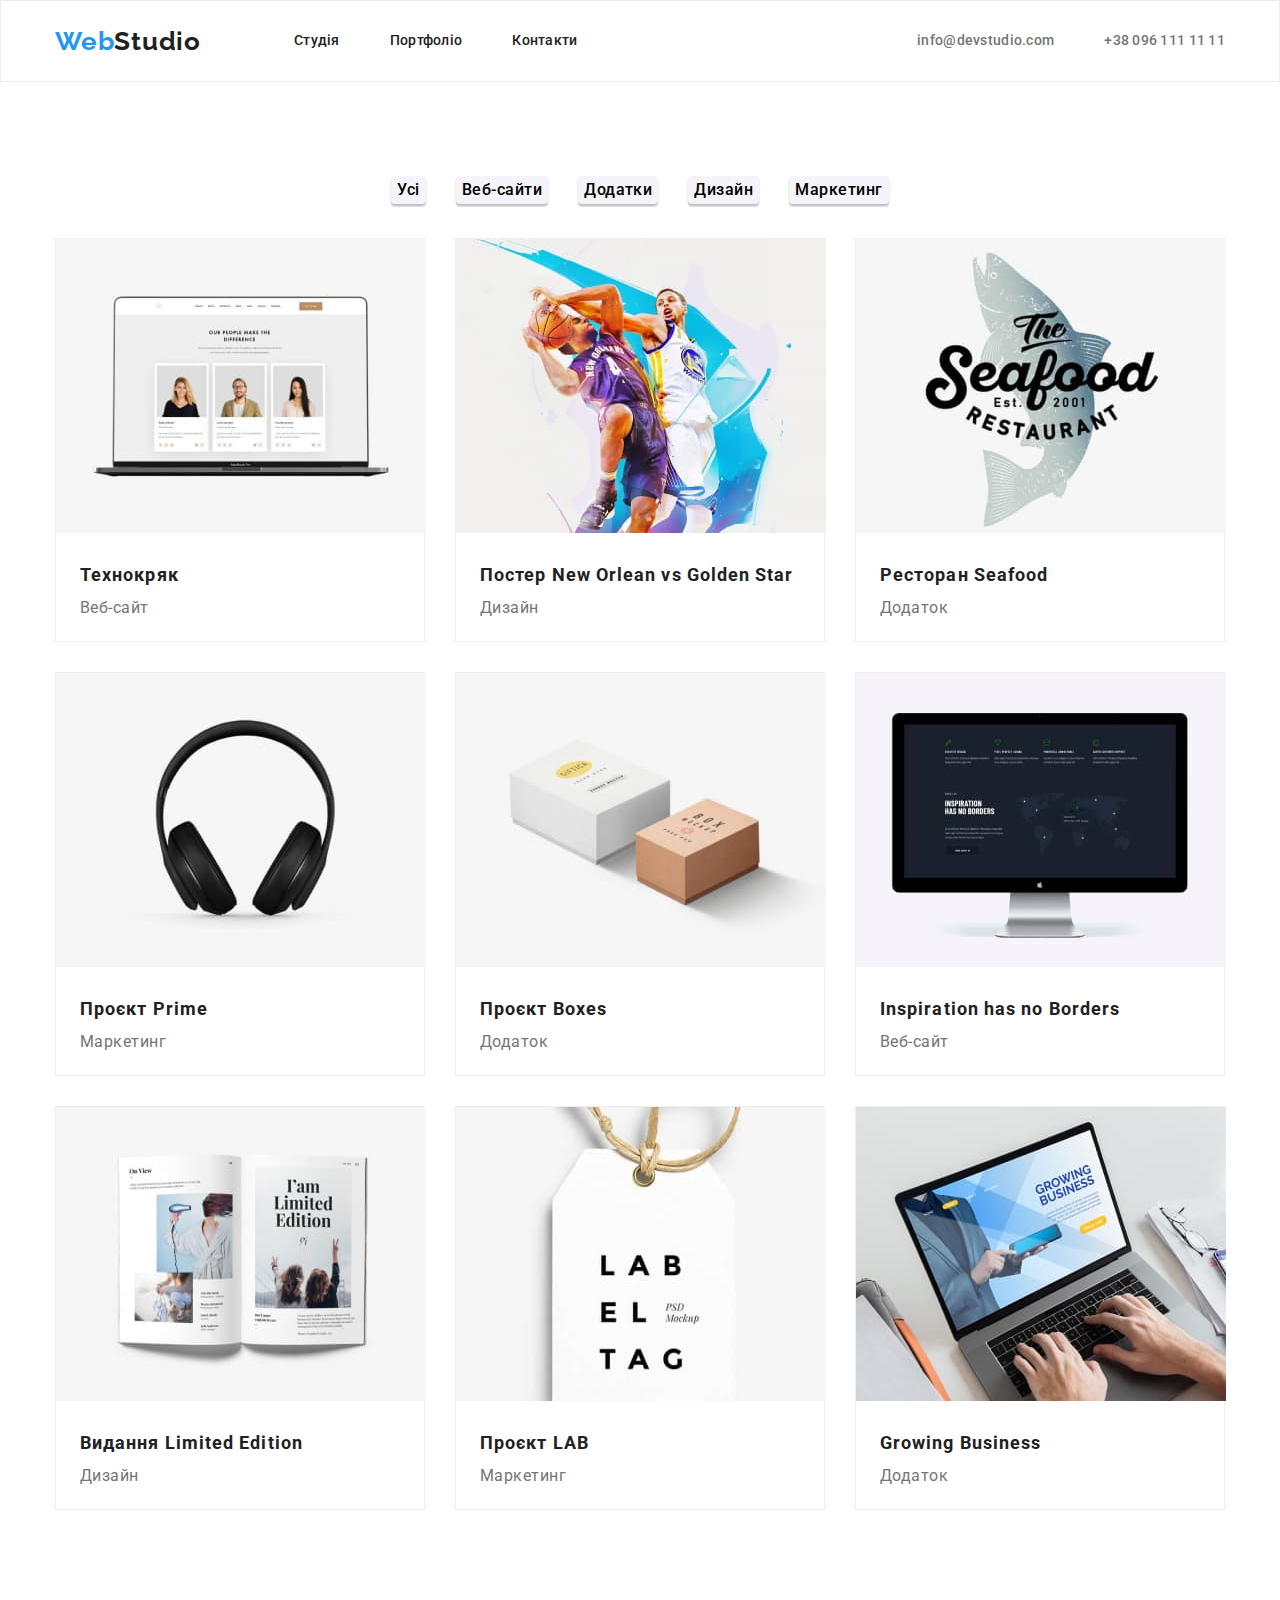
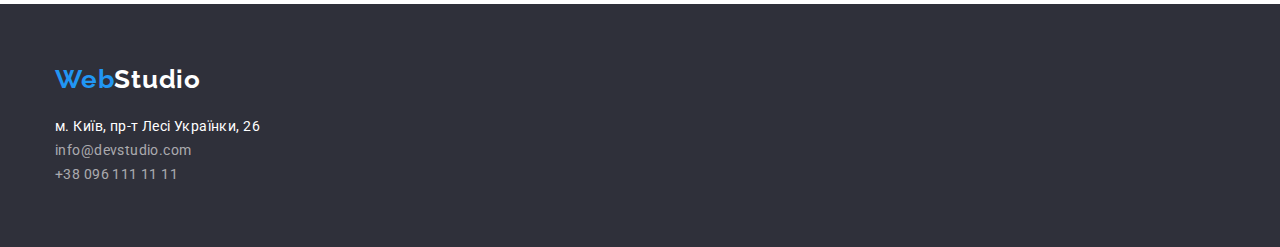
==== commit af986004: "Summary" ====
--- a/portfolio.html
+++ b/portfolio.html
@@ -31,65 +31,65 @@
         </div>
     </header>
     <main>
-        <section class="section">
+        <section class="main-buttons section">
             <div class="container">
         <h1 class="hero-hidden-text">Пропозіції</h1>
             <ul class="main-filter list">
-                <li><button class="main-button-filter" type="button">Усі</button></li>
-                <li><button class="main-button-filter" type="button">Веб-сайти</button></li>
-                <li><button class="main-button-filter" type="button">Додатки</button></li>
-                <li><button class="main-button-filter" type="button">Дизайн</button></li>
-                <li><button class="main-button-filter" type="button">Маркетинг</button></li>
+                <li class="item"><button class="main-button-filter" type="button">Усі</button></li>
+                <li class="item"><button class="main-button-filter" type="button">Веб-сайти</button></li>
+                <li class="item"><button class="main-button-filter" type="button">Додатки</button></li>
+                <li class="item"><button class="main-button-filter" type="button">Дизайн</button></li>
+                <li class="item"><button class="main-button-filter" type="button">Маркетинг</button></li>
             </ul>
             </div>
         </section>
-        <section class="section">
+        <section class="main-group section">
             <div class="container">
-            <ul class="list">
-                <li class="offer-list-item">
-                    <img src="./images/website.jpg" alt="website" width="370" height="294">
+            <ul class="main-images list">
+                <li class="offer-list item">
+                    <img class="item" src="./images/website.jpg" alt="website" width="370" height="294">
                     <h3 class="offer-name">Технокряк</h3>
-                    <p class="offer-list">Веб-сайт</p>
+                    <p class="offer">Веб-сайт</p>
                 </li>
-                <li class="offer-list-item">
-                    <img src="./images/design.jpg" alt="design" width="370" height="294">
+                <li class="offer-list item">
+                    <img class="item" src="./images/design.jpg" alt="design" width="370" height="294">
                     <h3 class="offer-name">Постер New Orlean vs Golden Star</h3>
-                    <p class="offer-list">Дизайн</p>
+                    <p class="offer">Дизайн</p>
                 </li>
-                <li class="offer-list-item">
-                    <img src="./images/add.jpg" alt="addition" width="370" height="294">
+                <li class="offer-list item">
+                    <img class="item" src="./images/add.jpg" alt="addition" width="370" height="294">
                     <h3 class="offer-name">Ресторан Seafood</h3>
-                    <p class="offer-list">Додаток</p>
+                    <p class="offer">Додаток</p>
                 </li>
-                <li class="offer-list-item">
-                    <img src="./images/marketing.jpg" alt="marketing" width="370" height="294">
+                <li class="offer-list item">
+                    <img class="item" src="./images/marketing.jpg" alt="marketing" width="370" height="294">
                     <h3 class="offer-name">Проєкт Prime</h3>
-                    <p class="offer-list">Маркетинг</p>
+                    <p class="offer">Маркетинг</p>
                 </li>
-                <li class="offer-list-item">
-                    <img src="./images/add2.jpg" alt="addition" width="370" height="294">
+                <li class="offer-list item">
+                    <img class="item" src="./images/add2.jpg" alt="addition" width="370" height="294">
                     <h3 class="offer-name">Проєкт Boxes</h3>
-                    <p class="offer-list">Додаток</p>
+                    <p class="offer">Додаток</p>
                 </li>
-                <li class="offer-list-item">
-                    <img src="./images/site.jpg" alt="website" width="370" height="294">
+                <li class="offer-list item">
+                    <img class="item" src="./images/site.jpg" alt="website" width="370" height="294">
                     <h3 class="offer-name">Inspiration has no Borders</h3>
-                    <p class="offer-list">Веб-сайт</p>
+                    <p class="offer">Веб-сайт</p>
                 </li>
-                <li class="offer-list-item">
-                    <img src="./images/design2.jpg" alt="design" width="370" height="294">
+                <li class="offer-list item">
+                    <img class="item" src="./images/design2.jpg" alt="design" width="370" height="294">
                     <h3 class="offer-name">Видання Limited Edition</h3>
-                    <p class="offer-list">Дизайн</p>
+                    <p class="offer">Дизайн</p>
                 </li>
-                <li class="offer-list-item">
-                    <img src="./images/mark.jpg" alt="marketing" width="370" height="294">
+                <li class="offer-list item">
+                    <img class="item" src="./images/mark.jpg" alt="marketing" width="370" height="294">
                     <h3 class="offer-name">Проєкт LAB</h3>
-                    <p class="offer-list">Маркетинг</p>
+                    <p class="offer">Маркетинг</p>
                 </li>
-                <li class="offer-list-item">
-                    <img src="./images/add3.jpg" alt="addition" width="370" height="294">
+                <li class="offer-list item">
+                    <img class="item" src="./images/add3.jpg" alt="addition" width="370" height="294">
                     <h3 class="offer-name">Growing Business</h3>
-                    <p class="offer-list">Додаток</p>
+                    <p class="offer">Додаток</p>
                 </li>
             </ul>
             </div>
--- a/css/styles.css
+++ b/css/styles.css
@@ -22,7 +22,7 @@
     width: 1200px;
     margin: 0 auto;
     padding: 0 15px;
-    outline: 2px solid;
+    /* outline: 2px solid; */
 }
 
 .section {
@@ -209,6 +209,24 @@
     color: var(--white-text-color);
 }
 
+.main-group {
+    padding-top: 0;
+}
+
+.main-images {
+    display: flex;
+    flex-wrap: wrap;
+    gap: 30px;
+}
+
+.main-images > .item {
+    flex-basis: calc((100% - 60px) / 3);
+}
+
+.main-buttons {
+    padding-bottom: 34px;
+}
+
 .hero-hidden-text {
     border: 0;
     clip: rect(1px, 1px, 1px, 1px);
@@ -222,7 +240,18 @@
     word-wrap: normal !important;
 }
 
-.offer-list-item {
+.main-filter {
+    padding-top: 0;
+    padding-bottom: 0;
+    display: flex;
+    justify-content: center;
+}
+
+.main-filter .item + .item {
+    margin-left: 30px;
+}
+
+.offer-list {
     width: 370px;
     height: 404px;
     left: 215px;
@@ -232,12 +261,16 @@
 }
 
 .offer-name {
+    margin-left: 24px;
+    margin-top: 20px;
     font-size: 18px;
     line-height: 2;
     letter-spacing: 0.06em;
 }
 
-.offer-list {
+.offer {
+    margin-left: 24px;
+    margin-bottom: 20px;
     font-size: 16px;
     line-height: 1.87;
     letter-spacing: 0.03em;
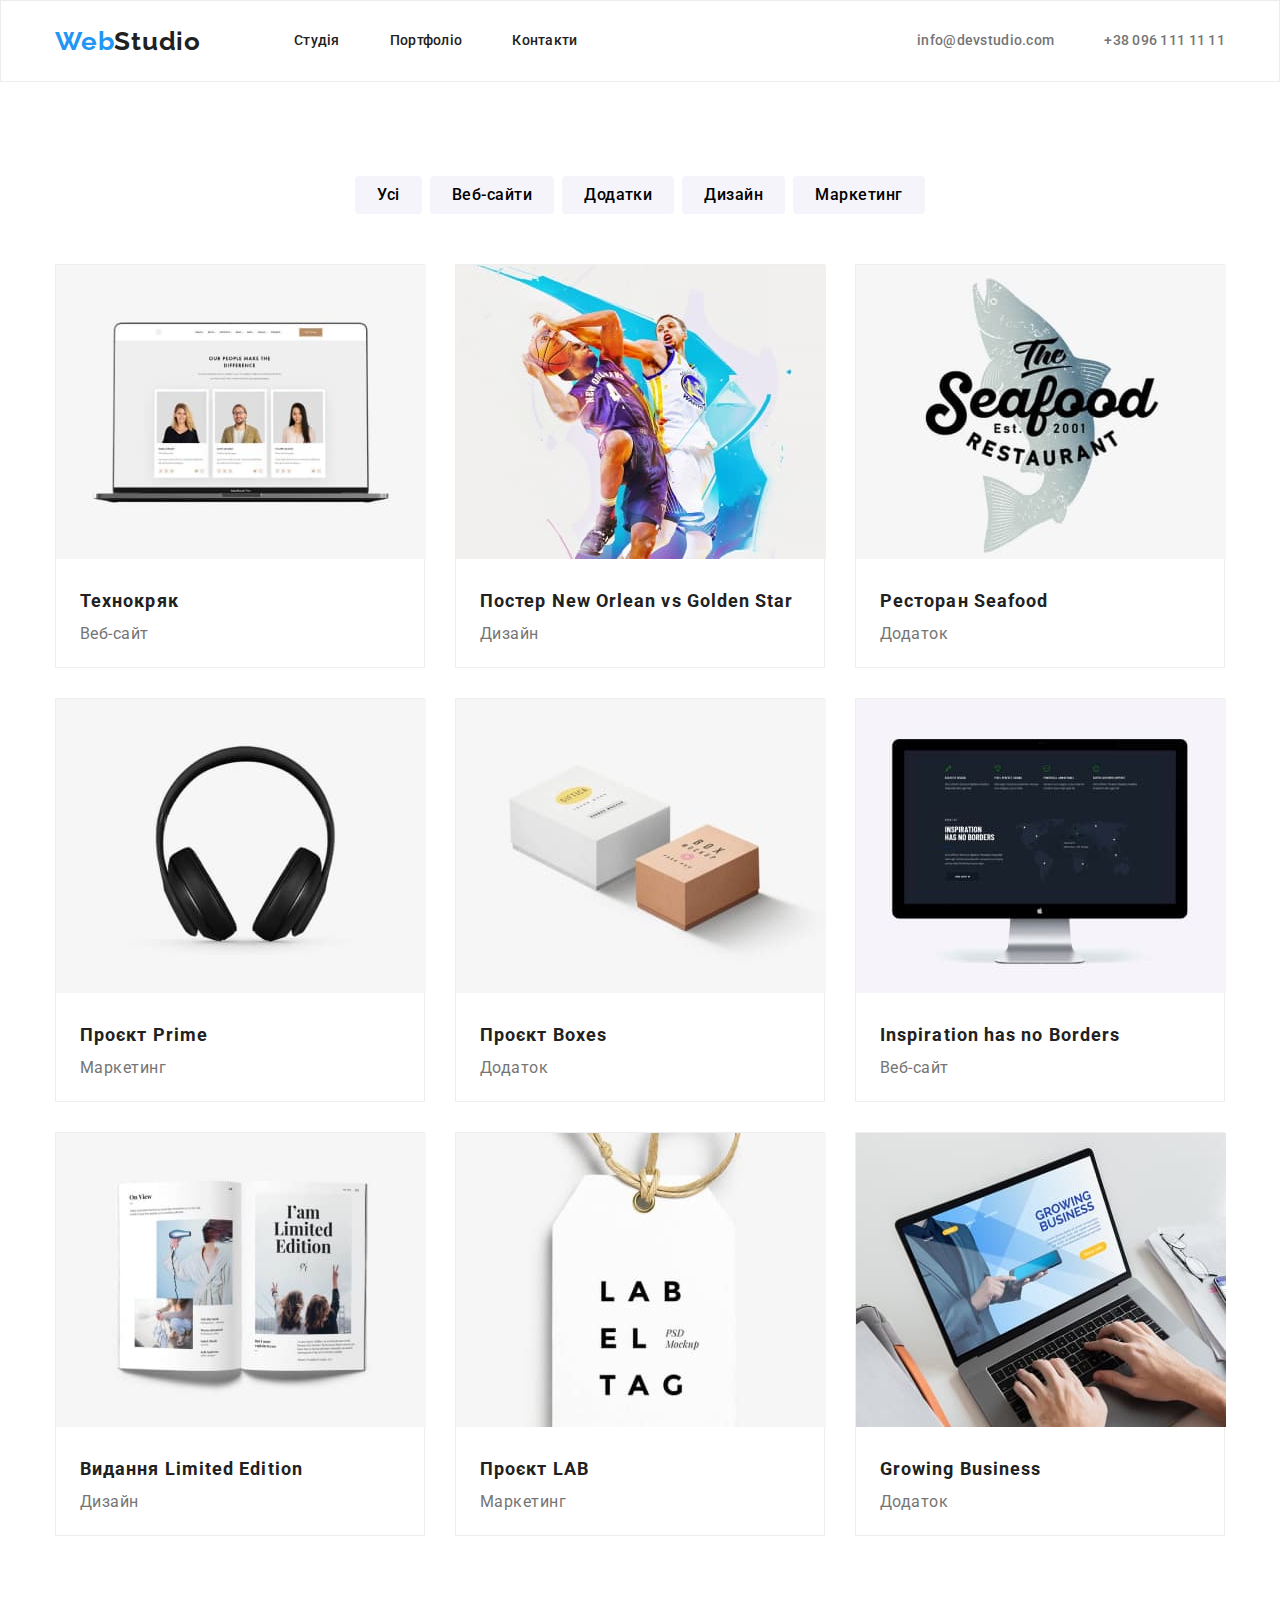
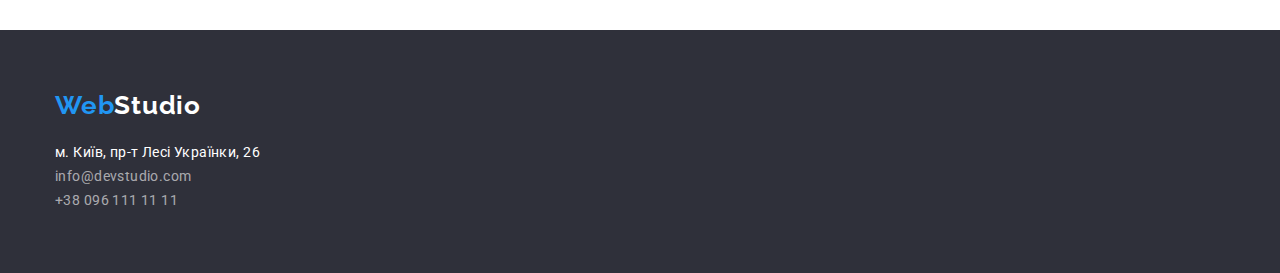
==== commit 34e3e951: "Summary" ====
--- a/portfolio.html
+++ b/portfolio.html
@@ -12,7 +12,7 @@
     <link rel="stylesheet" href="https://cdnjs.cloudflare.com/ajax/libs/modern-normalize/1.1.0/modern-normalize.min.css">
     <link rel="stylesheet" href="./css/styles.css">
 </head>
-<body class="body">
+<body>
     <header class="header">
         <div class="container">
         <a href="/" class="header-logo link"><span class="header-logo-web">Web</span>Studio
@@ -31,20 +31,16 @@
         </div>
     </header>
     <main>
-        <section class="main-buttons section">
+        <section class="portfolio section">
             <div class="container">
         <h1 class="hero-hidden-text">Пропозіції</h1>
-            <ul class="main-filter list">
+            <ul class="portfolio-filters list">
                 <li class="item"><button class="main-button-filter" type="button">Усі</button></li>
                 <li class="item"><button class="main-button-filter" type="button">Веб-сайти</button></li>
                 <li class="item"><button class="main-button-filter" type="button">Додатки</button></li>
                 <li class="item"><button class="main-button-filter" type="button">Дизайн</button></li>
                 <li class="item"><button class="main-button-filter" type="button">Маркетинг</button></li>
             </ul>
-            </div>
-        </section>
-        <section class="main-group section">
-            <div class="container">
             <ul class="main-images list">
                 <li class="offer-list item">
                     <img class="item" src="./images/website.jpg" alt="website" width="370" height="294">
@@ -93,7 +89,7 @@
                 </li>
             </ul>
             </div>
-        </section class="section">
+        </section>
     </main>
         <footer class="footer">
             <div class="container">
--- a/css/styles.css
+++ b/css/styles.css
@@ -10,16 +10,17 @@
     --blue-background: #2196F3;
     --first-background: #FFFFFF;
     --second-background: #F5F4FA;
-}
-
-.body {
+    --color-white-border: #ECECEC;
+}
+
+body {
     font-family: "Roboto", sans-serif;
-    background: #FFFFFF;
+    background: var(--first-background);
     color: var(--primary-text-color);
 }
 
 .container {
-    width: 1200px;
+    max-width: 1200px;
     margin: 0 auto;
     padding: 0 15px;
     /* outline: 2px solid; */
@@ -60,7 +61,7 @@
 /* Header styles */
 
 .header {
-    border: 1px solid #ECECEC;
+    border: 1px solid var(--color-white-border);
     background-color: var(--first-background);
 }
 
@@ -158,13 +159,12 @@
 .hero {
     background: var(--background-color);
     text-align: center;
-    padding-bottom: 100px;
+    padding: 200px 0;
 }
 
 .hero-text {
-    padding-top: 100px;
-    margin-top: 0;
-    margin-bottom: 30px;
+    max-width: 700px;
+    margin: 0 auto 30px;
     font-weight: 900;
     font-size: 44px;
     line-height: 1.36;
@@ -184,10 +184,12 @@
     background: var(--blue-background);
     box-shadow: 0px 4px 4px rgba(0, 0, 0, 0.15);
     border-radius: 4px;
-}
-
-.main-filter {
-    padding-bottom: 34px;
+    border: none;
+    padding: 10px 32px;
+}
+
+.portfolio-filters {
+    margin-bottom: 50px;
 }
 
 .main-button-filter {
@@ -199,19 +201,17 @@
     letter-spacing: 0.03em;
     background: var(--second-background);
     font-family: inherit;
-    box-shadow: 0px 3px 1px rgba(0, 0, 0, 0.1), 0px 1px 2px rgba(0, 0, 0, 0.08), 0px 2px 2px rgba(0, 0, 0, 0.12);
     border: none;
     border-radius: 4px;
+    padding: 6px 22px;
 }
 
 .main-button-filter:hover, .main-button-filter:focus {
+    box-shadow: 0px 3px 1px rgba(0, 0, 0, 0.1), 0px 1px 2px rgba(0, 0, 0, 0.08), 0px 2px 2px rgba(0, 0, 0, 0.12);
     background: var(--blue-background);
     color: var(--white-text-color);
 }
 
-.main-group {
-    padding-top: 0;
-}
 
 .main-images {
     display: flex;
@@ -223,9 +223,6 @@
     flex-basis: calc((100% - 60px) / 3);
 }
 
-.main-buttons {
-    padding-bottom: 34px;
-}
 
 .hero-hidden-text {
     border: 0;
@@ -240,15 +237,15 @@
     word-wrap: normal !important;
 }
 
-.main-filter {
+.portfolio-filters {
     padding-top: 0;
     padding-bottom: 0;
     display: flex;
     justify-content: center;
 }
 
-.main-filter .item + .item {
-    margin-left: 30px;
+.portfolio-filters .item + .item {
+    margin-left: 8px;
 }
 
 .offer-list {
